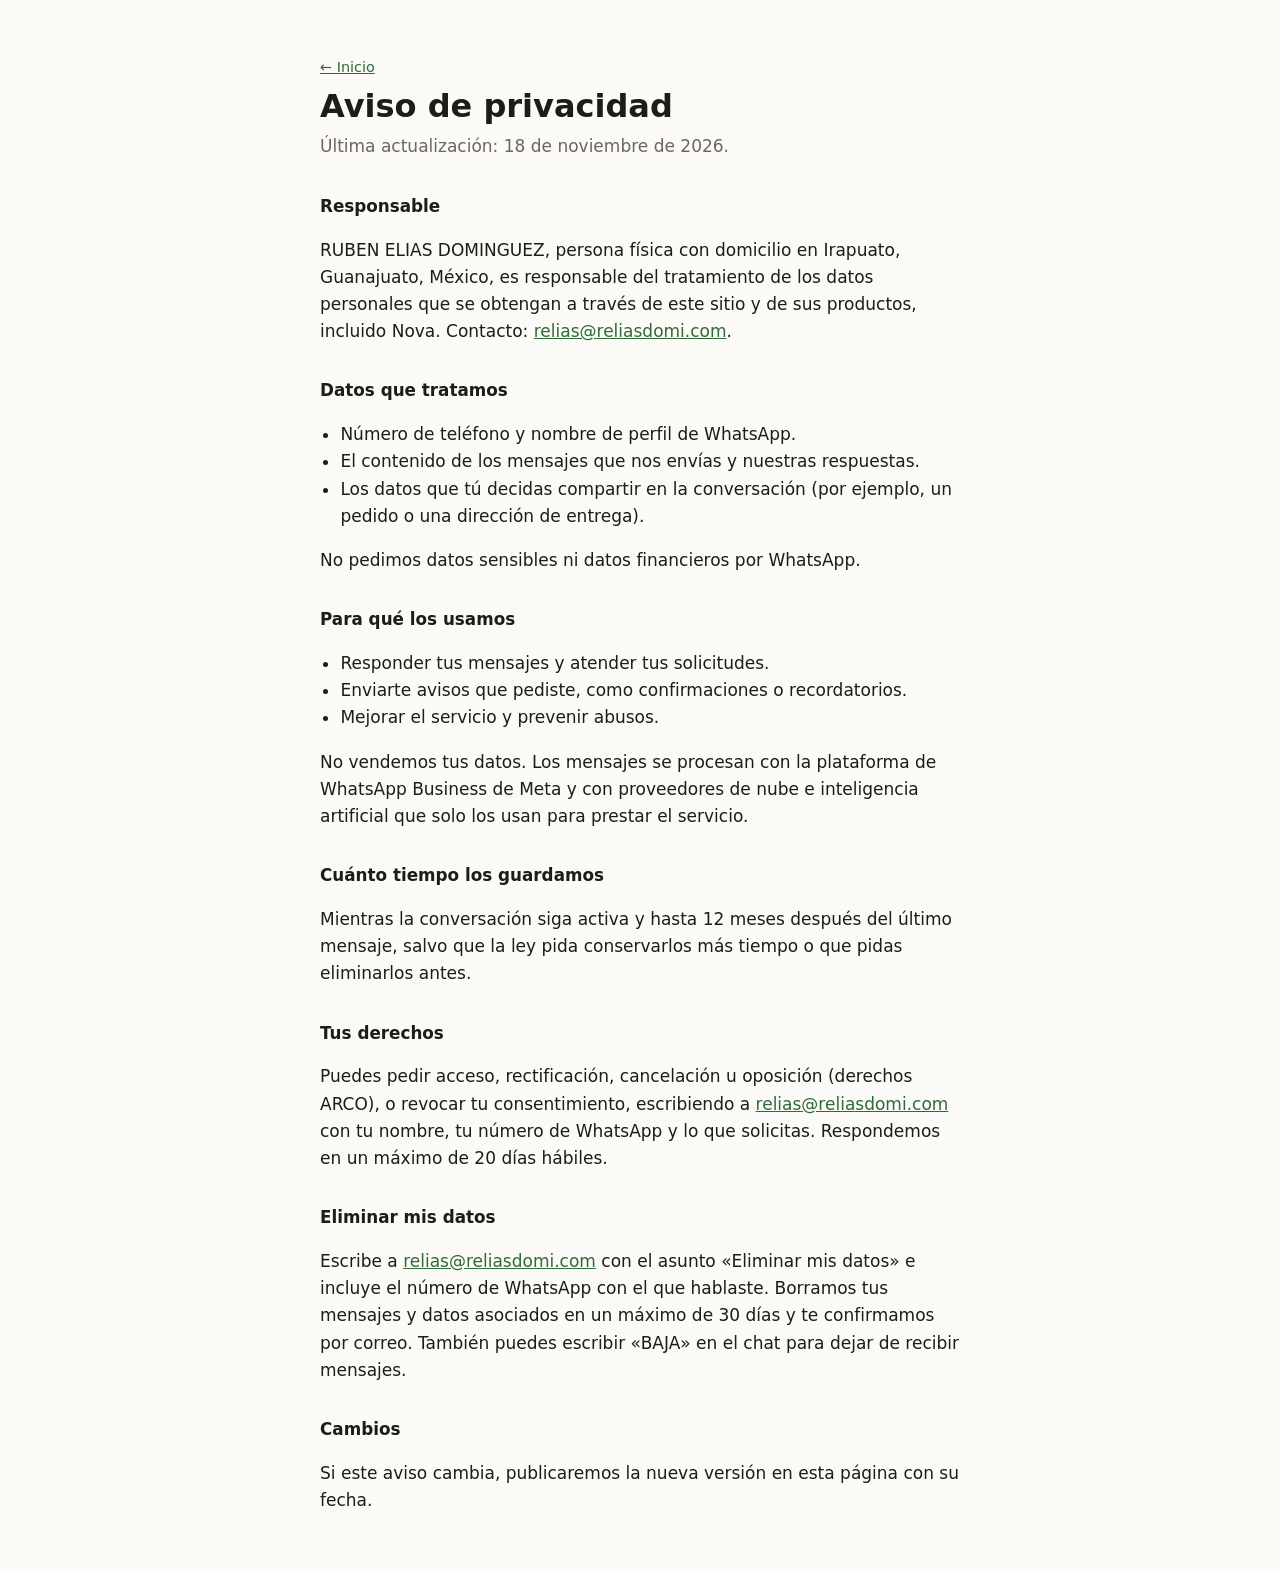
==== privacidad.html @ 29789c10 "Dominio reliasdomi.com, aviso de privacidad y correo de contacto Co-Authored-By: Claude Opus 5.5 <no" ====
<!doctype html>
<html lang="es">
<head>
<meta charset="utf-8">
<meta name="viewport" content="width=device-width, initial-scale=1">
<title>Aviso de privacidad · Rubén Elías Domínguez</title>
<link rel="stylesheet" href="estilo.css">
</head>
<body>
<main>
  <p class="eyebrow"><a href="index.html">← Inicio</a></p>
  <h1>Aviso de privacidad</h1>
  <p class="lead">Última actualización: 18 de noviembre de 2026.</p>

  <h2>Responsable</h2>
  <p>RUBEN ELIAS DOMINGUEZ, persona física con domicilio en Irapuato, Guanajuato, México, es responsable del tratamiento de los datos personales que se obtengan a través de este sitio y de sus productos, incluido Nova. Contacto: <a href="mailto:relias@reliasdomi.com">relias@reliasdomi.com</a>.</p>

  <h2>Datos que tratamos</h2>
  <ul>
    <li>Número de teléfono y nombre de perfil de WhatsApp.</li>
    <li>El contenido de los mensajes que nos envías y nuestras respuestas.</li>
    <li>Los datos que tú decidas compartir en la conversación (por ejemplo, un pedido o una dirección de entrega).</li>
  </ul>
  <p>No pedimos datos sensibles ni datos financieros por WhatsApp.</p>

  <h2>Para qué los usamos</h2>
  <ul>
    <li>Responder tus mensajes y atender tus solicitudes.</li>
    <li>Enviarte avisos que pediste, como confirmaciones o recordatorios.</li>
    <li>Mejorar el servicio y prevenir abusos.</li>
  </ul>
  <p>No vendemos tus datos. Los mensajes se procesan con la plataforma de WhatsApp Business de Meta y con proveedores de nube e inteligencia artificial que solo los usan para prestar el servicio.</p>

  <h2>Cuánto tiempo los guardamos</h2>
  <p>Mientras la conversación siga activa y hasta 12 meses después del último mensaje, salvo que la ley pida conservarlos más tiempo o que pidas eliminarlos antes.</p>

  <h2>Tus derechos</h2>
  <p>Puedes pedir acceso, rectificación, cancelación u oposición (derechos ARCO), o revocar tu consentimiento, escribiendo a <a href="mailto:relias@reliasdomi.com">relias@reliasdomi.com</a> con tu nombre, tu número de WhatsApp y lo que solicitas. Respondemos en un máximo de 20 días hábiles.</p>

  <h2 id="eliminar">Eliminar mis datos</h2>
  <p>Escribe a <a href="mailto:relias@reliasdomi.com?subject=Eliminar%20mis%20datos">relias@reliasdomi.com</a> con el asunto «Eliminar mis datos» e incluye el número de WhatsApp con el que hablaste. Borramos tus mensajes y datos asociados en un máximo de 30 días y te confirmamos por correo. También puedes escribir «BAJA» en el chat para dejar de recibir mensajes.</p>

  <h2>Cambios</h2>
  <p>Si este aviso cambia, publicaremos la nueva versión en esta página con su fecha.</p>
</main>
</body>
</html>
---- estilo.css ----
:root { --bg: #fbfaf7; --fg: #1d1c1a; --muted: #6b6760; --accent: #2f6b3a; }
@media (prefers-color-scheme: dark) { :root { --bg: #151514; --fg: #ecebe7; --muted: #a29e96; --accent: #7fbf8a; } }
body { margin: 0; background: var(--bg); color: var(--fg); font: 17px/1.6 system-ui, -apple-system, "Segoe UI", sans-serif; }
main { max-width: 640px; margin: 0 auto; padding: 56px 20px 40px; }
h1 { font-size: 2rem; line-height: 1.2; margin: 0 0 8px; }
h2 { font-size: 1.05rem; margin: 32px 0 6px; }
.eyebrow { color: var(--muted); font-size: .9rem; margin: 0 0 8px; }
.lead { color: var(--muted); margin: 0 0 8px; }
a { color: var(--accent); }
ul { padding-left: 1.2em; }
footer { margin-top: 48px; padding-top: 16px; border-top: 1px solid color-mix(in srgb, var(--fg) 15%, transparent); color: var(--muted); font-size: .9rem; }
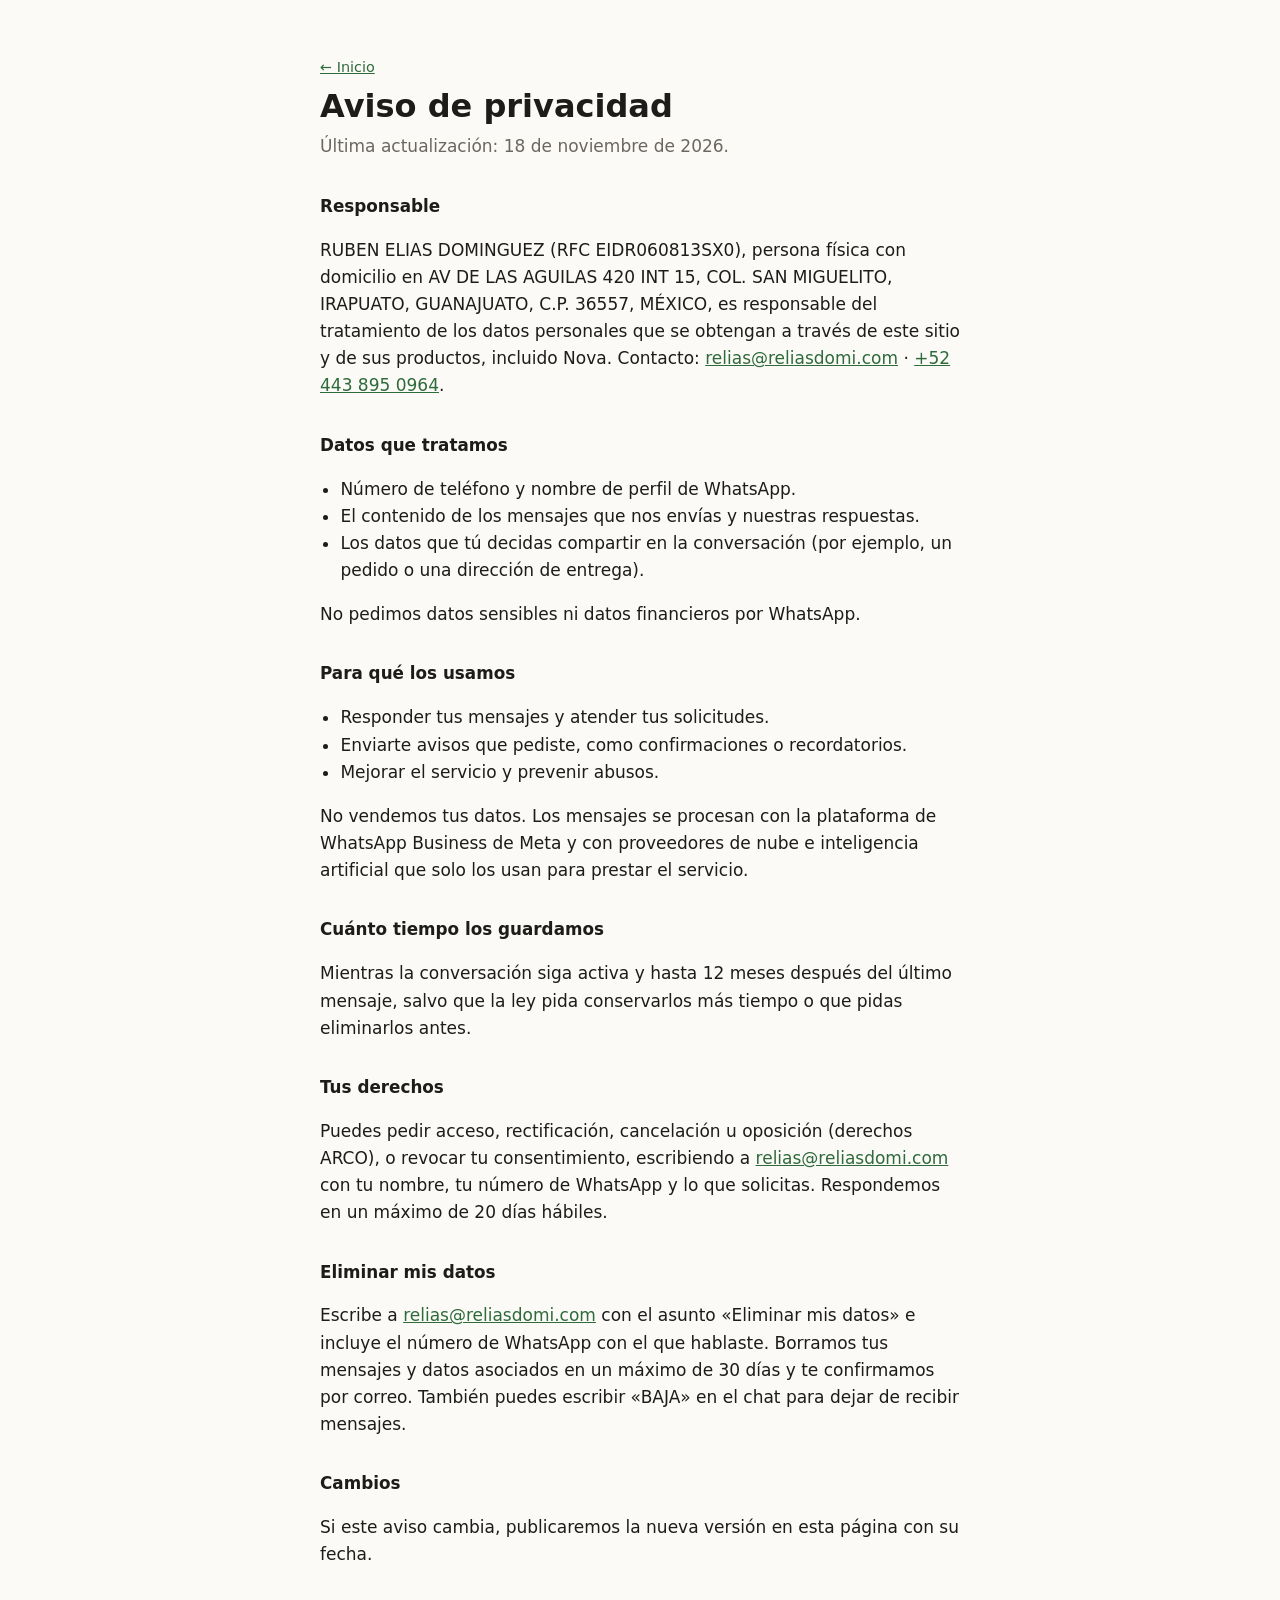
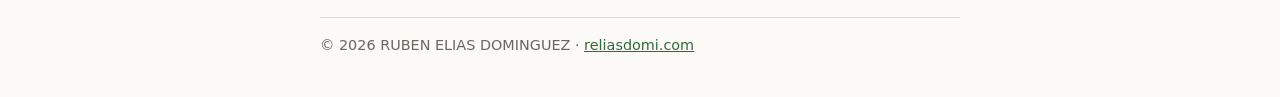
==== commit 1701a655: "Portafolio: datos fiscales en contacto, modo oscuro, nav, OG con dominio y verificación de Meta Co-A" ====
--- a/privacidad.html
+++ b/privacidad.html
@@ -5,6 +5,7 @@
 <meta name="viewport" content="width=device-width, initial-scale=1">
 <title>Aviso de privacidad · Rubén Elías Domínguez</title>
 <link rel="stylesheet" href="estilo.css">
+<link rel="canonical" href="https://reliasdomi.com/privacidad.html">
 </head>
 <body>
 <main>
@@ -13,7 +14,7 @@
   <p class="lead">Última actualización: 18 de noviembre de 2026.</p>
 
   <h2>Responsable</h2>
-  <p>RUBEN ELIAS DOMINGUEZ, persona física con domicilio en Irapuato, Guanajuato, México, es responsable del tratamiento de los datos personales que se obtengan a través de este sitio y de sus productos, incluido Nova. Contacto: <a href="mailto:relias@reliasdomi.com">relias@reliasdomi.com</a>.</p>
+  <p>RUBEN ELIAS DOMINGUEZ (RFC EIDR060813SX0), persona física con domicilio en AV DE LAS AGUILAS 420 INT 15, COL. SAN MIGUELITO, IRAPUATO, GUANAJUATO, C.P. 36557, MÉXICO, es responsable del tratamiento de los datos personales que se obtengan a través de este sitio y de sus productos, incluido Nova. Contacto: <a href="mailto:relias@reliasdomi.com">relias@reliasdomi.com</a> · <a href="tel:+524438950964">+52 443 895 0964</a>.</p>
 
   <h2>Datos que tratamos</h2>
   <ul>
@@ -42,6 +43,7 @@
 
   <h2>Cambios</h2>
   <p>Si este aviso cambia, publicaremos la nueva versión en esta página con su fecha.</p>
+  <footer>© 2026 RUBEN ELIAS DOMINGUEZ · <a href="https://reliasdomi.com/">reliasdomi.com</a></footer>
 </main>
 </body>
 </html>
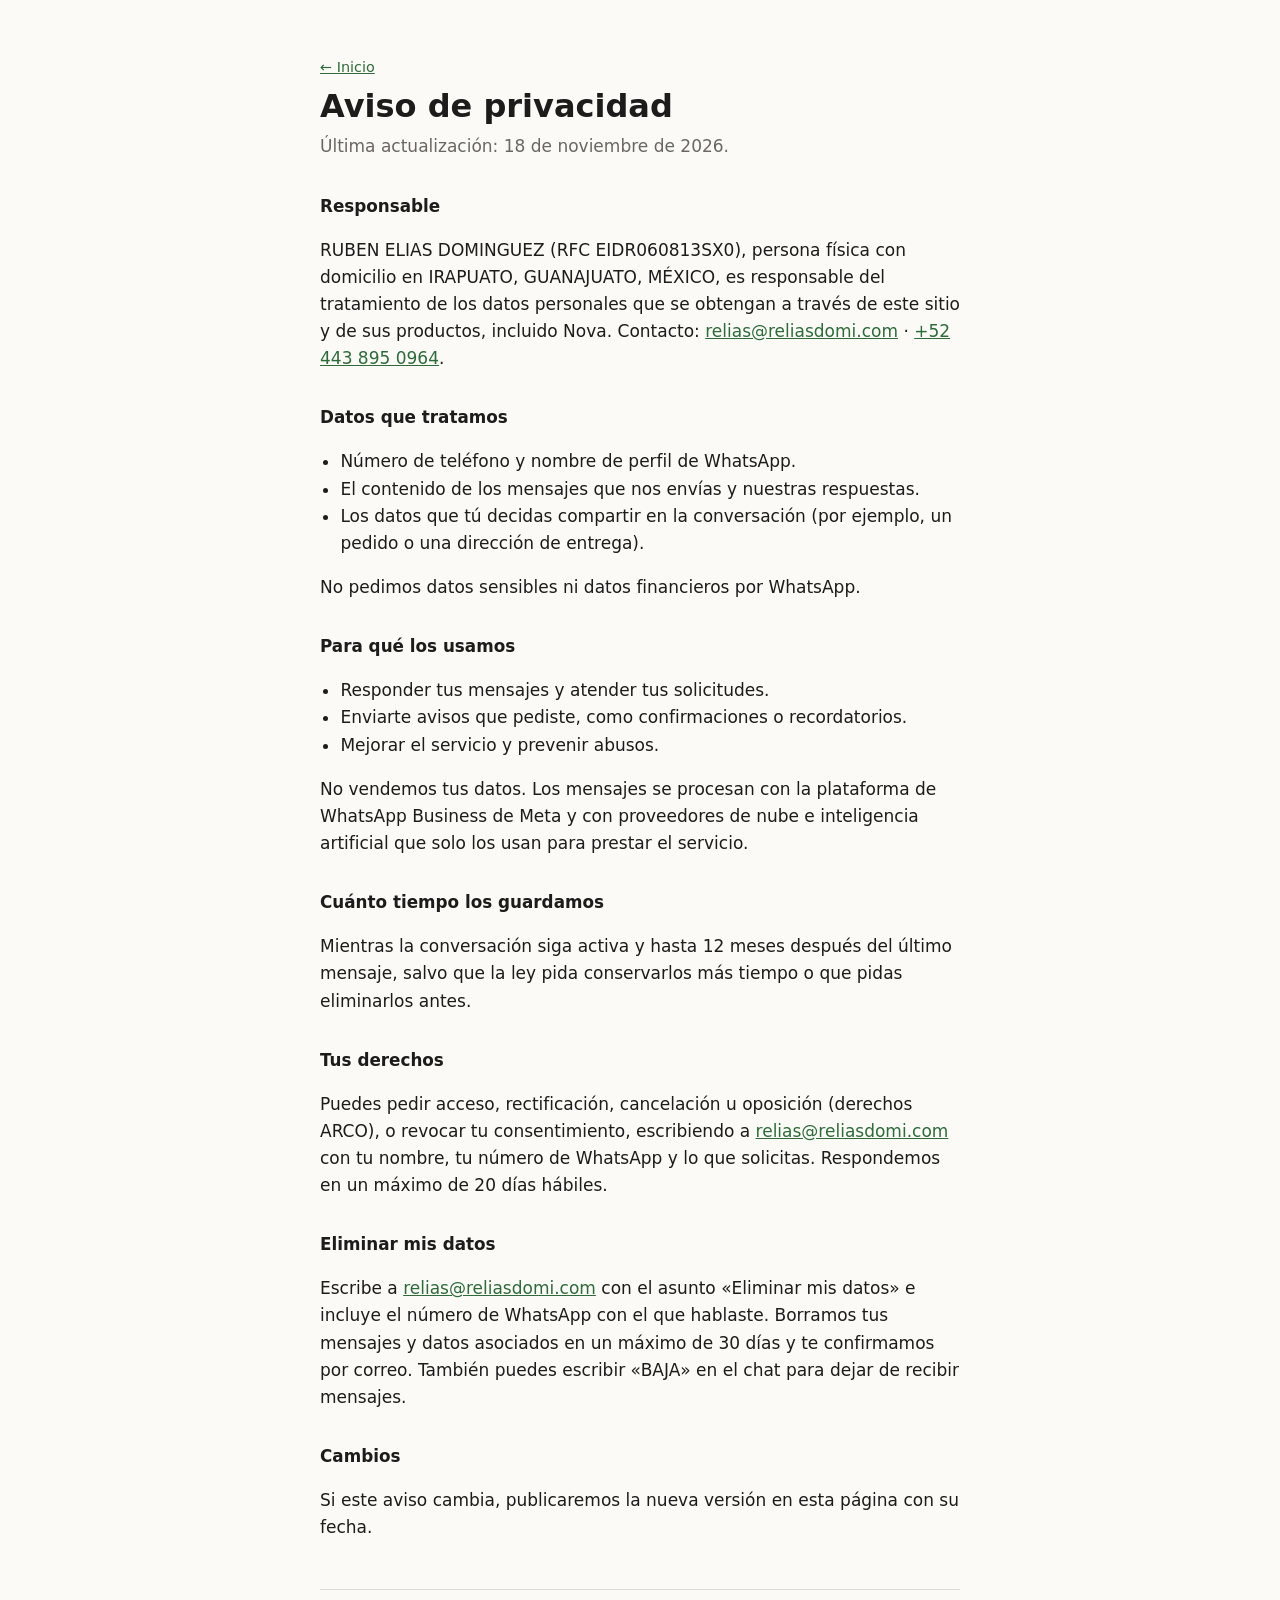
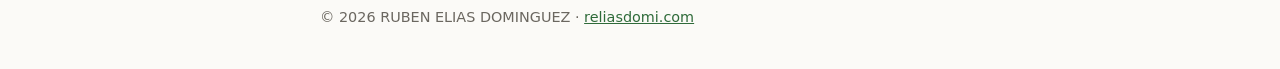
==== commit efdf4e18: "Rediseño del portafolio: portada oscura con material real de vuelos, RanchUP, Nova y conteo de mango" ====
--- a/privacidad.html
+++ b/privacidad.html
@@ -14,7 +14,7 @@
   <p class="lead">Última actualización: 18 de noviembre de 2026.</p>
 
   <h2>Responsable</h2>
-  <p>RUBEN ELIAS DOMINGUEZ (RFC EIDR060813SX0), persona física con domicilio en AV DE LAS AGUILAS 420 INT 15, COL. SAN MIGUELITO, IRAPUATO, GUANAJUATO, C.P. 36557, MÉXICO, es responsable del tratamiento de los datos personales que se obtengan a través de este sitio y de sus productos, incluido Nova. Contacto: <a href="mailto:relias@reliasdomi.com">relias@reliasdomi.com</a> · <a href="tel:+524438950964">+52 443 895 0964</a>.</p>
+  <p>RUBEN ELIAS DOMINGUEZ (RFC EIDR060813SX0), persona física con domicilio en IRAPUATO, GUANAJUATO, MÉXICO, es responsable del tratamiento de los datos personales que se obtengan a través de este sitio y de sus productos, incluido Nova. Contacto: <a href="mailto:relias@reliasdomi.com">relias@reliasdomi.com</a> · <a href="tel:+524438950964">+52 443 895 0964</a>.</p>
 
   <h2>Datos que tratamos</h2>
   <ul>
